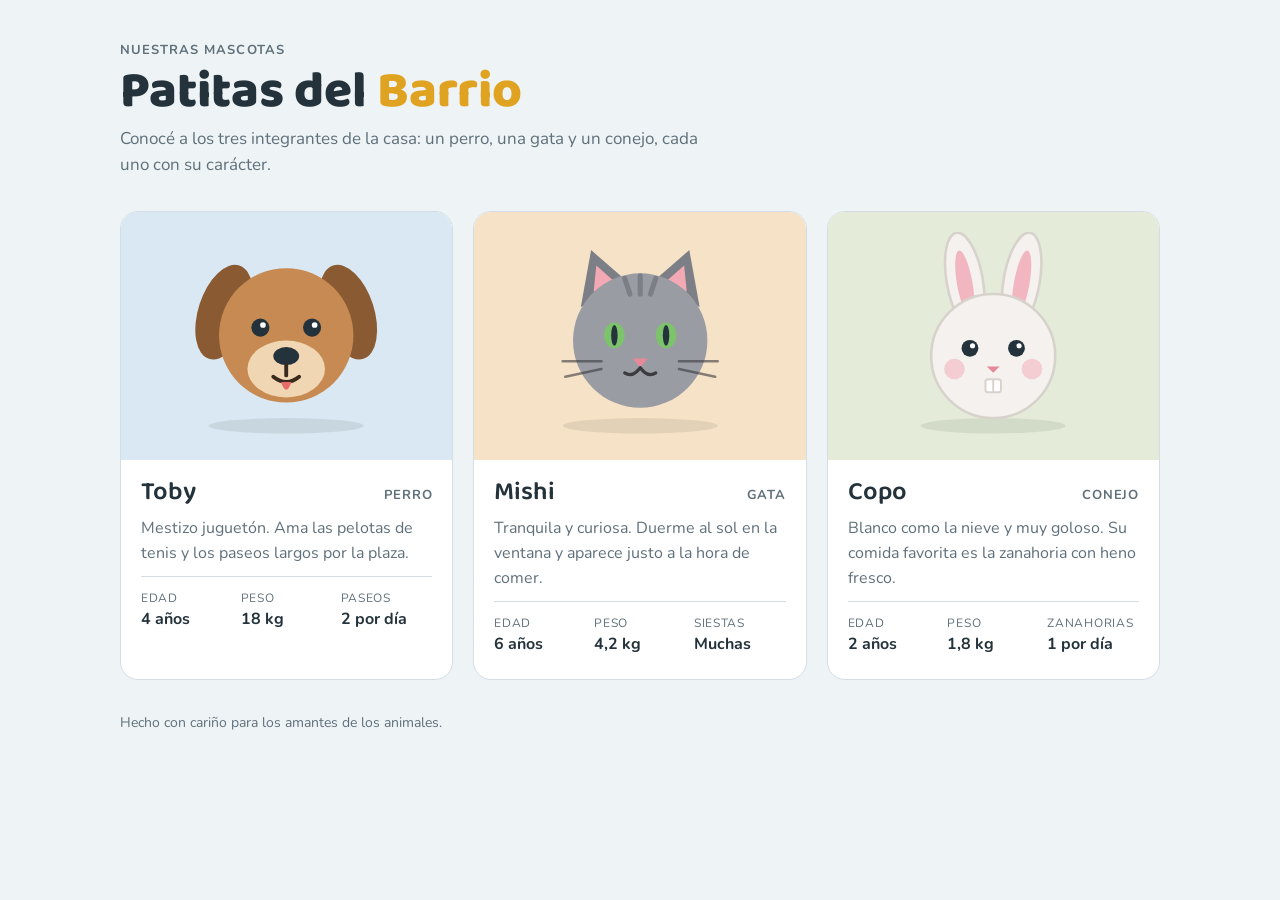
==== mascota.html @ 70c6129d "Agrega mascota.html Co-Authored-By: Claude Sonnet 5.5 <noreply@anthropic.com>" ====
<!doctype html><html><head><meta charset=utf8><meta name=viewport content="width=device-width,initial-scale=1,viewport-fit=cover"><style>:root{color-scheme:light;box-sizing:border-box;padding-top:env(safe-area-inset-top,0px);padding-bottom:env(safe-area-inset-bottom,0px)}html{scroll-padding-top:env(safe-area-inset-top,0px)}body{margin:0;padding:0;font:14px -apple-system,BlinkMacSystemFont,sans-serif;background:#fff;color:#000}img{max-width:100%}[hidden]:not([hidden=until-found i]){display:none!important}</style></head><body>
<title>Patitas del Barrio</title>
<meta name="claude:viewport-fit-sides" content="cover">
<link rel="stylesheet" href="https://fonts.googleapis.com/css2?family=Baloo+2:wght@600;800&family=Nunito:wght@400;600;700&display=swap">
<style>
/* Layout: encabezado simple + grilla de 3 tarjetas que pasa a una columna en el celular */
:root {
  --bg: #eef3f6;
  --surface: #ffffff;
  --fg: #23323b;
  --muted: #5f707a;
  --accent: #e0a321;
  --tint-1: #d9e8f2;
  --tint-2: #f6e3c7;
  --tint-3: #e4ecd9;
  --line: #d3dde3;
  --display: "Baloo 2", "Trebuchet MS", system-ui, sans-serif;
  --body: "Nunito", system-ui, -apple-system, "Segoe UI", sans-serif;
}
@media (prefers-color-scheme: dark) {
  :root:not([data-theme="light"]) {
    --bg: #161e23; --surface: #1f2a31; --fg: #e8eef1; --muted: #9fb0ba;
    --accent: #f0b93e; --tint-1: #24394a; --tint-2: #43361f; --tint-3: #2c3a26; --line: #2f3d46;
    color-scheme: dark;
  }
}
:root[data-theme="dark"] {
  --bg: #161e23; --surface: #1f2a31; --fg: #e8eef1; --muted: #9fb0ba;
  --accent: #f0b93e; --tint-1: #24394a; --tint-2: #43361f; --tint-3: #2c3a26; --line: #2f3d46;
  color-scheme: dark;
}
body {
  background: var(--bg); color: var(--fg); font-family: var(--body); font-size: 16px; line-height: 1.55;
}
.wrap {
  max-width: 1040px; margin: 0 auto;
  padding-block: 40px 56px;
  padding-left: max(16px, env(safe-area-inset-left, 0px));
  padding-right: max(16px, env(safe-area-inset-right, 0px));
  display: flex; flex-direction: column; gap: 32px;
}
header { display: flex; flex-direction: column; gap: 6px; max-width: 60ch; }
.eyebrow { font-weight: 700; font-size: 13px; letter-spacing: .08em; text-transform: uppercase; color: var(--muted); }
h1 { font-family: var(--display); font-weight: 800; font-size: clamp(2.2rem, 6vw, 3.2rem); line-height: 1.05; margin: 0; text-wrap: balance; }
h1 span { color: var(--accent); }
header p { margin: 0; color: var(--muted); font-size: 17px; }
.grid { display: grid; grid-template-columns: repeat(3, minmax(0, 1fr)); gap: 20px; }
@media (max-width: 760px) { .grid { grid-template-columns: 1fr; } }
.card {
  background: var(--surface); border: 1px solid var(--line); border-radius: 18px; overflow: hidden;
  display: flex; flex-direction: column; min-width: 0;
}
.pic { aspect-ratio: 4 / 3; max-width: 100%; display: grid; place-items: center; }
.pic svg { width: 78%; height: auto; }
.pic.t1 { background: var(--tint-1); } .pic.t2 { background: var(--tint-2); } .pic.t3 { background: var(--tint-3); }
.info { padding: 18px 20px 22px; display: flex; flex-direction: column; gap: 10px; }
.name { display: flex; align-items: baseline; justify-content: space-between; gap: 8px; }
h2 { font-family: var(--display); font-weight: 600; font-size: 1.6rem; margin: 0; line-height: 1.1; }
.kind { font-size: 13px; font-weight: 700; color: var(--muted); text-transform: uppercase; letter-spacing: .06em; }
.info p { margin: 0; color: var(--muted); }
dl { margin: 0; display: grid; grid-template-columns: repeat(3, 1fr); gap: 8px; border-top: 1px solid var(--line); padding-top: 12px; }
dl div { display: flex; flex-direction: column; }
dt { font-size: 12px; color: var(--muted); text-transform: uppercase; letter-spacing: .06em; }
dd { margin: 0; font-weight: 700; font-variant-numeric: tabular-nums; }
footer { color: var(--muted); font-size: 14px; }
/* colores de las ilustraciones */
.ink { fill: var(--fg); }
.white { fill: #fff; }
</style>

<div class="wrap">
  <header>
    <span class="eyebrow">Nuestras mascotas</span>
    <h1>Patitas del <span>Barrio</span></h1>
    <p>Conocé a los tres integrantes de la casa: un perro, una gata y un conejo, cada uno con su carácter.</p>
  </header>

  <main class="grid">
    <article class="card">
      <div class="pic t1" role="img" aria-label="Ilustración de un perro">
        <svg viewBox="0 0 200 160" aria-hidden="true">
          <ellipse cx="100" cy="150" rx="60" ry="6" fill="#000" opacity=".08"/>
          <ellipse cx="52" cy="62" rx="20" ry="38" fill="#8a5a33" transform="rotate(18 52 62)"/>
          <ellipse cx="148" cy="62" rx="20" ry="38" fill="#8a5a33" transform="rotate(-18 148 62)"/>
          <circle cx="100" cy="80" r="52" fill="#c68a52"/>
          <ellipse cx="100" cy="106" rx="30" ry="22" fill="#f1d6b3"/>
          <circle cx="80" cy="74" r="7" class="ink"/><circle cx="120" cy="74" r="7" class="ink"/>
          <circle cx="82" cy="72" r="2.2" class="white"/><circle cx="122" cy="72" r="2.2" class="white"/>
          <ellipse cx="100" cy="96" rx="10" ry="7" class="ink"/>
          <path d="M100 103 v8 M90 112 q10 8 20 0" stroke="#3a2a1e" stroke-width="3" fill="none" stroke-linecap="round"/>
          <path d="M96 116 q4 12 8 0" fill="#e86a6a"/>
        </svg>
      </div>
      <div class="info">
        <div class="name"><h2>Toby</h2><span class="kind">Perro</span></div>
        <p>Mestizo juguetón. Ama las pelotas de tenis y los paseos largos por la plaza.</p>
        <dl>
          <div><dt>Edad</dt><dd>4 años</dd></div>
          <div><dt>Peso</dt><dd>18 kg</dd></div>
          <div><dt>Paseos</dt><dd>2 por día</dd></div>
        </dl>
      </div>
    </article>

    <article class="card">
      <div class="pic t2" role="img" aria-label="Ilustración de una gata">
        <svg viewBox="0 0 200 160" aria-hidden="true">
          <ellipse cx="100" cy="150" rx="60" ry="6" fill="#000" opacity=".08"/>
          <path d="M54 58 L62 14 L92 40 Z" fill="#7d7f86"/>
          <path d="M146 58 L138 14 L108 40 Z" fill="#7d7f86"/>
          <path d="M64 46 L66 26 L82 40 Z" fill="#f2a9b4"/>
          <path d="M136 46 L134 26 L118 40 Z" fill="#f2a9b4"/>
          <circle cx="100" cy="84" r="52" fill="#9a9ca3"/>
          <path d="M100 34 v14 M88 36 l4 12 M112 36 l-4 12" stroke="#7d7f86" stroke-width="4" stroke-linecap="round"/>
          <ellipse cx="80" cy="80" rx="8" ry="10" fill="#7cc36b"/><ellipse cx="120" cy="80" rx="8" ry="10" fill="#7cc36b"/>
          <ellipse cx="80" cy="80" rx="2.5" ry="8" class="ink"/><ellipse cx="120" cy="80" rx="2.5" ry="8" class="ink"/>
          <path d="M94 98 h12 l-6 7 Z" fill="#e48a99"/>
          <path d="M100 105 q-6 8 -12 4 M100 105 q6 8 12 4" stroke="#3b3b40" stroke-width="2.5" fill="none" stroke-linecap="round"/>
          <path d="M70 100 h-30 M70 106 l-28 6 M130 100 h30 M130 106 l28 6" stroke="#3b3b40" stroke-width="2" stroke-linecap="round" opacity=".6"/>
        </svg>
      </div>
      <div class="info">
        <div class="name"><h2>Mishi</h2><span class="kind">Gata</span></div>
        <p>Tranquila y curiosa. Duerme al sol en la ventana y aparece justo a la hora de comer.</p>
        <dl>
          <div><dt>Edad</dt><dd>6 años</dd></div>
          <div><dt>Peso</dt><dd>4,2 kg</dd></div>
          <div><dt>Siestas</dt><dd>Muchas</dd></div>
        </dl>
      </div>
    </article>

    <article class="card">
      <div class="pic t3" role="img" aria-label="Ilustración de un conejo">
        <svg viewBox="0 0 200 160" aria-hidden="true">
          <ellipse cx="100" cy="150" rx="56" ry="6" fill="#000" opacity=".08"/>
          <ellipse cx="78" cy="38" rx="14" ry="38" fill="#f4f1ee" stroke="#d8d2cc" stroke-width="2" transform="rotate(-10 78 38)"/>
          <ellipse cx="122" cy="38" rx="14" ry="38" fill="#f4f1ee" stroke="#d8d2cc" stroke-width="2" transform="rotate(10 122 38)"/>
          <ellipse cx="78" cy="40" rx="6" ry="26" fill="#f2b6c0" transform="rotate(-10 78 40)"/>
          <ellipse cx="122" cy="40" rx="6" ry="26" fill="#f2b6c0" transform="rotate(10 122 40)"/>
          <circle cx="100" cy="96" r="48" fill="#f4f1ee" stroke="#d8d2cc" stroke-width="2"/>
          <circle cx="82" cy="90" r="6.5" class="ink"/><circle cx="118" cy="90" r="6.5" class="ink"/>
          <circle cx="84" cy="88" r="2" class="white"/><circle cx="120" cy="88" r="2" class="white"/>
          <circle cx="70" cy="106" r="8" fill="#f2b6c0" opacity=".6"/><circle cx="130" cy="106" r="8" fill="#f2b6c0" opacity=".6"/>
          <path d="M95 104 h10 l-5 5 Z" fill="#e48a99"/>
          <rect x="94" y="114" width="12" height="10" rx="2" fill="#fff" stroke="#d8d2cc" stroke-width="1.5"/>
          <path d="M100 114 v10" stroke="#d8d2cc" stroke-width="1.5"/>
        </svg>
      </div>
      <div class="info">
        <div class="name"><h2>Copo</h2><span class="kind">Conejo</span></div>
        <p>Blanco como la nieve y muy goloso. Su comida favorita es la zanahoria con heno fresco.</p>
        <dl>
          <div><dt>Edad</dt><dd>2 años</dd></div>
          <div><dt>Peso</dt><dd>1,8 kg</dd></div>
          <div><dt>Zanahorias</dt><dd>1 por día</dd></div>
        </dl>
      </div>
    </article>
  </main>

  <footer>Hecho con cariño para los amantes de los animales.</footer>
</div>

</body></html>
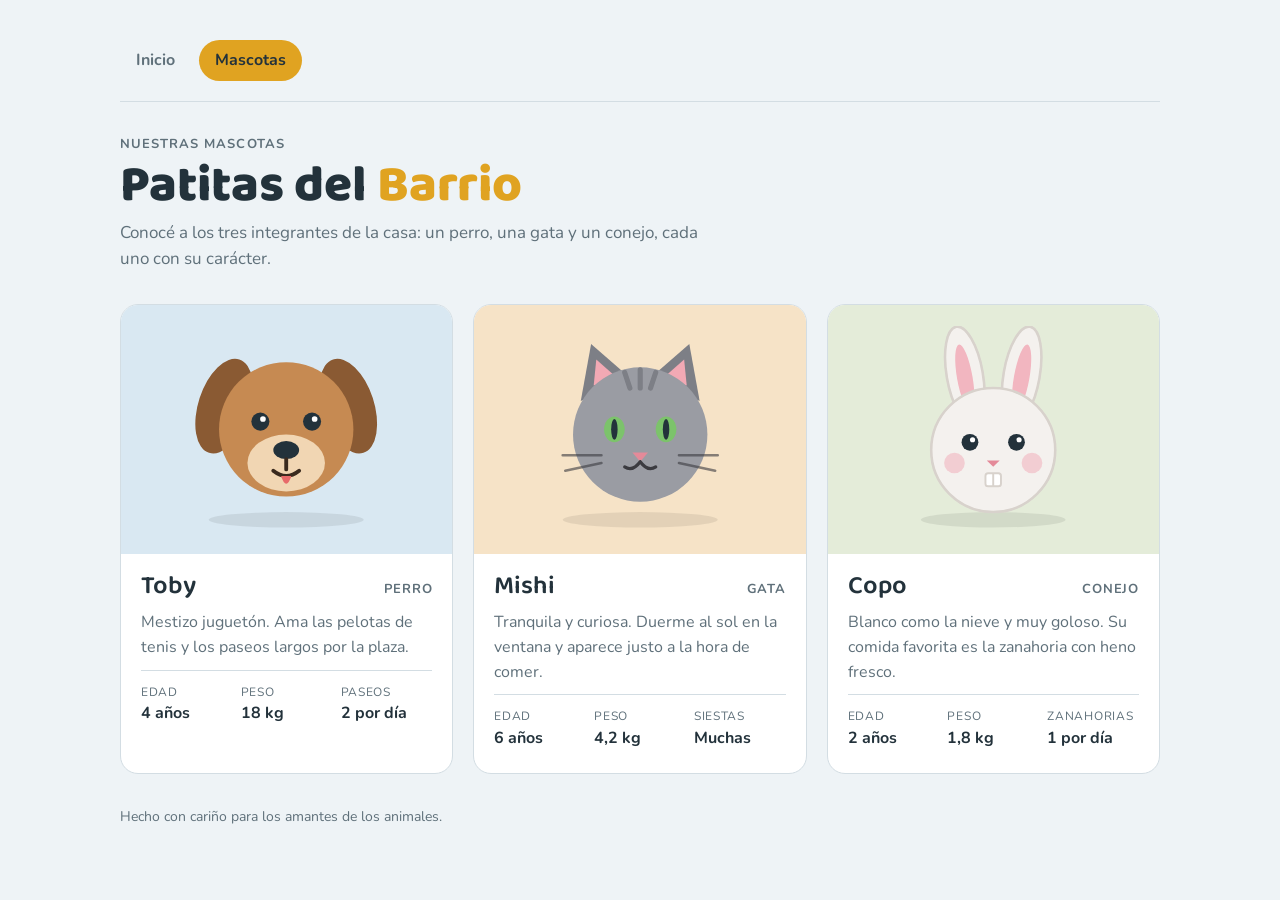
==== commit 736b5304: "Agrega menú de navegación entre Inicio y Mascotas Co-Authored-By: Claude Sonnet 5.5 <noreply@anthrop" ====
--- a/mascota.html
+++ b/mascota.html
@@ -63,12 +63,22 @@
 dt { font-size: 12px; color: var(--muted); text-transform: uppercase; letter-spacing: .06em; }
 dd { margin: 0; font-weight: 700; font-variant-numeric: tabular-nums; }
 footer { color: var(--muted); font-size: 14px; }
+/* navegación entre páginas */
+nav { display: flex; flex-wrap: wrap; gap: 8px; padding-bottom: 20px; border-bottom: 1px solid var(--line); }
+nav a { padding: 8px 16px; border-radius: 999px; color: var(--muted); text-decoration: none; font-weight: 700; transition: background .2s, color .2s; }
+nav a:hover { background: var(--tint-1); color: var(--fg); }
+nav a[aria-current="page"] { background: var(--accent); color: #23323b; }
 /* colores de las ilustraciones */
 .ink { fill: var(--fg); }
 .white { fill: #fff; }
 </style>
 
 <div class="wrap">
+  <nav aria-label="Navegación principal">
+    <a href="index.html">Inicio</a>
+    <a href="mascota.html" aria-current="page">Mascotas</a>
+  </nav>
+
   <header>
     <span class="eyebrow">Nuestras mascotas</span>
     <h1>Patitas del <span>Barrio</span></h1>
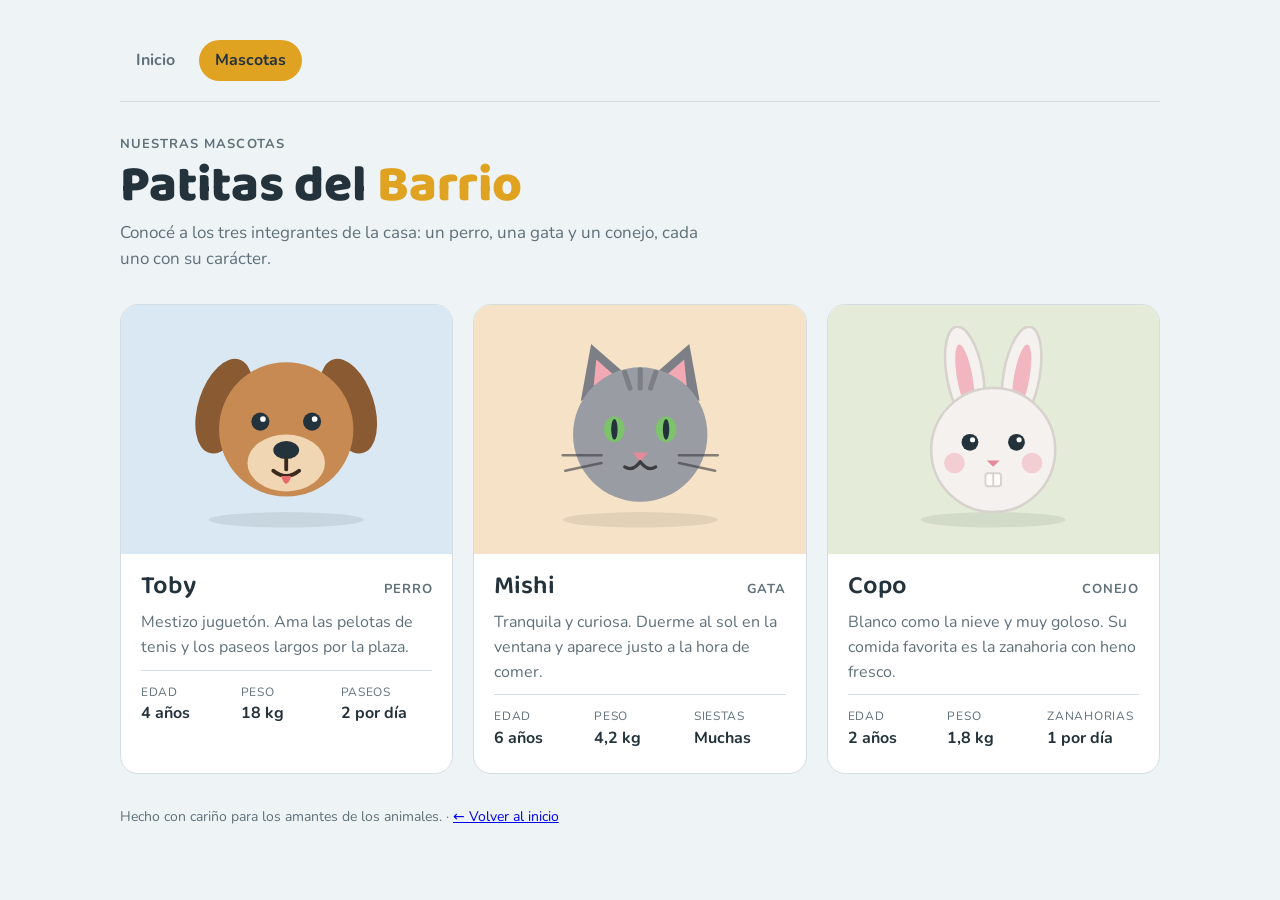
==== commit cc3e5cb9: "Enlaces de mascota.html al index del sitio Co-Authored-By: Claude Sonnet 5.5 <noreply@anthropic.com>" ====
--- a/mascota.html
+++ b/mascota.html
@@ -75,7 +75,7 @@
 
 <div class="wrap">
   <nav aria-label="Navegación principal">
-    <a href="index.html">Inicio</a>
+    <a href="http://luca.experto.legal/index.html">Inicio</a>
     <a href="mascota.html" aria-current="page">Mascotas</a>
   </nav>
 
@@ -169,7 +169,7 @@
     </article>
   </main>
 
-  <footer>Hecho con cariño para los amantes de los animales.</footer>
+  <footer>Hecho con cariño para los amantes de los animales. · <a href="http://luca.experto.legal/index.html">← Volver al inicio</a></footer>
 </div>
 
 </body></html>
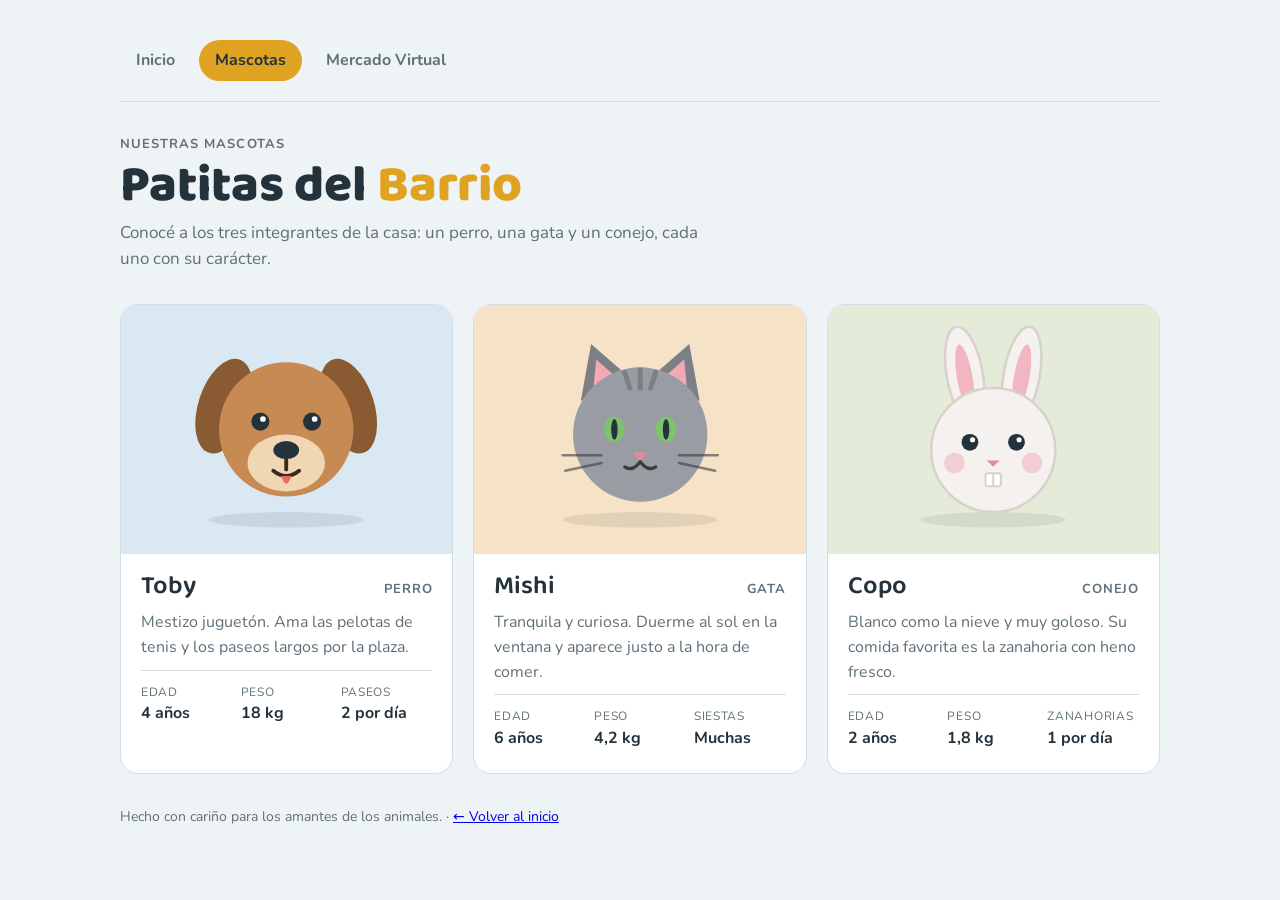
==== commit 583a817d: "Enlaces directos entre index, mascota y prueba (Mercado Virtual) Co-Authored-By: Claude Sonnet 5.5 <" ====
--- a/mascota.html
+++ b/mascota.html
@@ -68,6 +68,10 @@
 nav a { padding: 8px 16px; border-radius: 999px; color: var(--muted); text-decoration: none; font-weight: 700; transition: background .2s, color .2s; }
 nav a:hover { background: var(--tint-1); color: var(--fg); }
 nav a[aria-current="page"] { background: var(--accent); color: #23323b; }
+/* cards clicables: abren WhatsApp */
+.card { cursor: pointer; transition: transform .2s, box-shadow .2s; }
+.card:hover { transform: translateY(-4px); box-shadow: 0 8px 22px rgba(0,0,0,.12); }
+.card:focus-visible { outline: 2px solid var(--accent); outline-offset: 3px; }
 /* colores de las ilustraciones */
 .ink { fill: var(--fg); }
 .white { fill: #fff; }
@@ -77,6 +81,7 @@
   <nav aria-label="Navegación principal">
     <a href="http://luca.experto.legal/index.html">Inicio</a>
     <a href="mascota.html" aria-current="page">Mascotas</a>
+    <a href="http://luca.experto.legal/prueba.html">Mercado Virtual</a>
   </nav>
 
   <header>
@@ -172,4 +177,23 @@
   <footer>Hecho con cariño para los amantes de los animales. · <a href="http://luca.experto.legal/index.html">← Volver al inicio</a></footer>
 </div>
 
-</body></html>+<script>
+// Cada card es un producto: al hacer clic abre WhatsApp con un mensaje sobre esa mascota
+(function () {
+  var NUMERO = '5492612655827';
+  document.querySelectorAll('.card').forEach(function (card) {
+    var nombre = card.querySelector('h2').textContent.trim();
+    var tipo = card.querySelector('.kind').textContent.trim().toLowerCase();
+    var texto = 'Hola! Me interesa ' + nombre + ' (' + tipo + '). ¿Me pueden dar más información?';
+    var url = 'https://wa.me/' + NUMERO + '?text=' + encodeURIComponent(texto);
+    card.setAttribute('role', 'link');
+    card.setAttribute('tabindex', '0');
+    card.setAttribute('aria-label', nombre + ': consultar por WhatsApp');
+    var abrir = function () { window.open(url, '_blank', 'noopener'); };
+    card.addEventListener('click', abrir);
+    card.addEventListener('keydown', function (e) {
+      if (e.key === 'Enter' || e.key === ' ') { e.preventDefault(); abrir(); }
+    });
+  });
+})();
+</script></body></html>
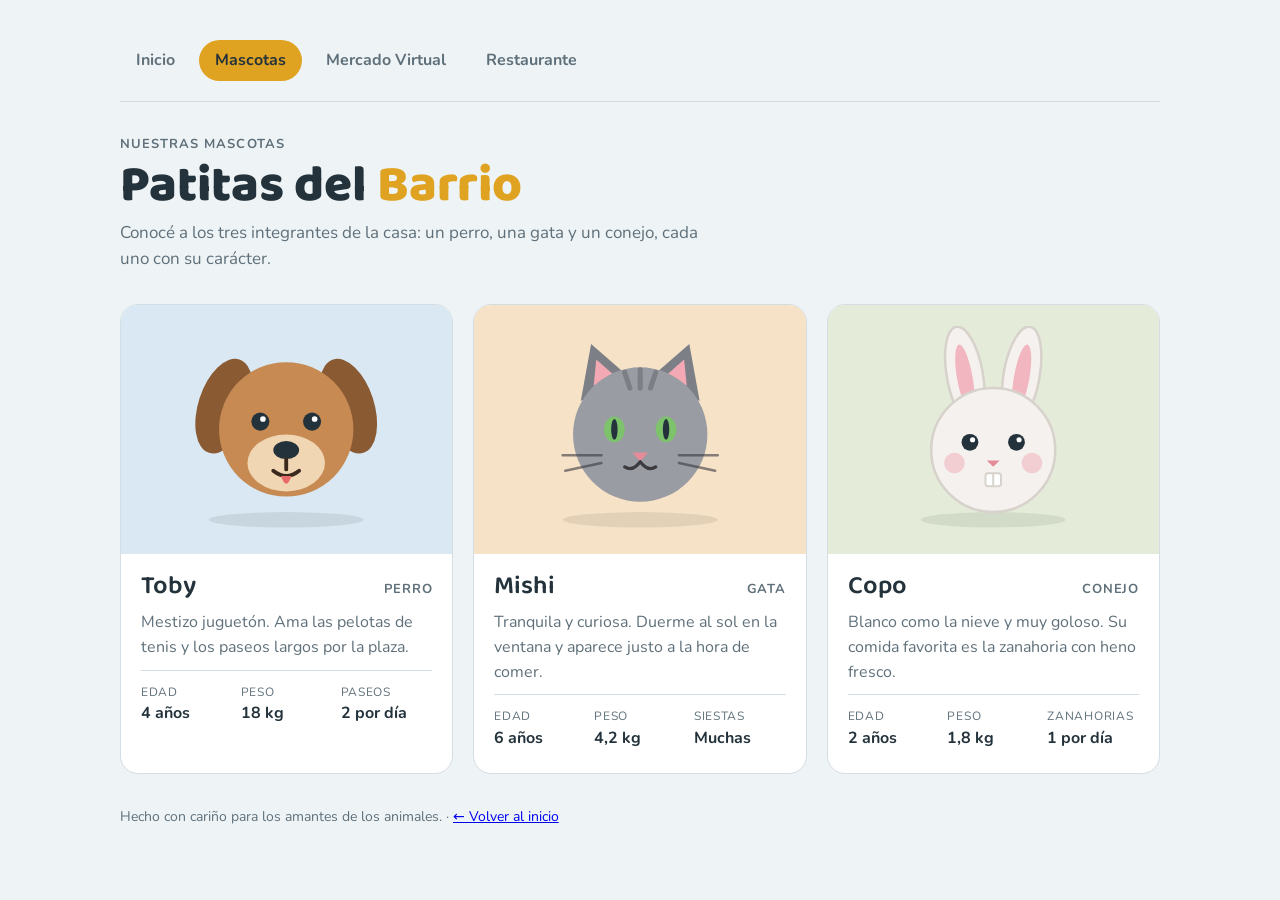
==== commit 89d39262: "Enlaces directos entre index, mascota, Mercado Virtual y restaurante Co-Authored-By: Claude Sonnet 5" ====
--- a/mascota.html
+++ b/mascota.html
@@ -82,6 +82,7 @@
     <a href="http://luca.experto.legal/index.html">Inicio</a>
     <a href="mascota.html" aria-current="page">Mascotas</a>
     <a href="http://luca.experto.legal/prueba.html">Mercado Virtual</a>
+    <a href="http://luca.experto.legal/restaurante.html">Restaurante</a>
   </nav>
 
   <header>
